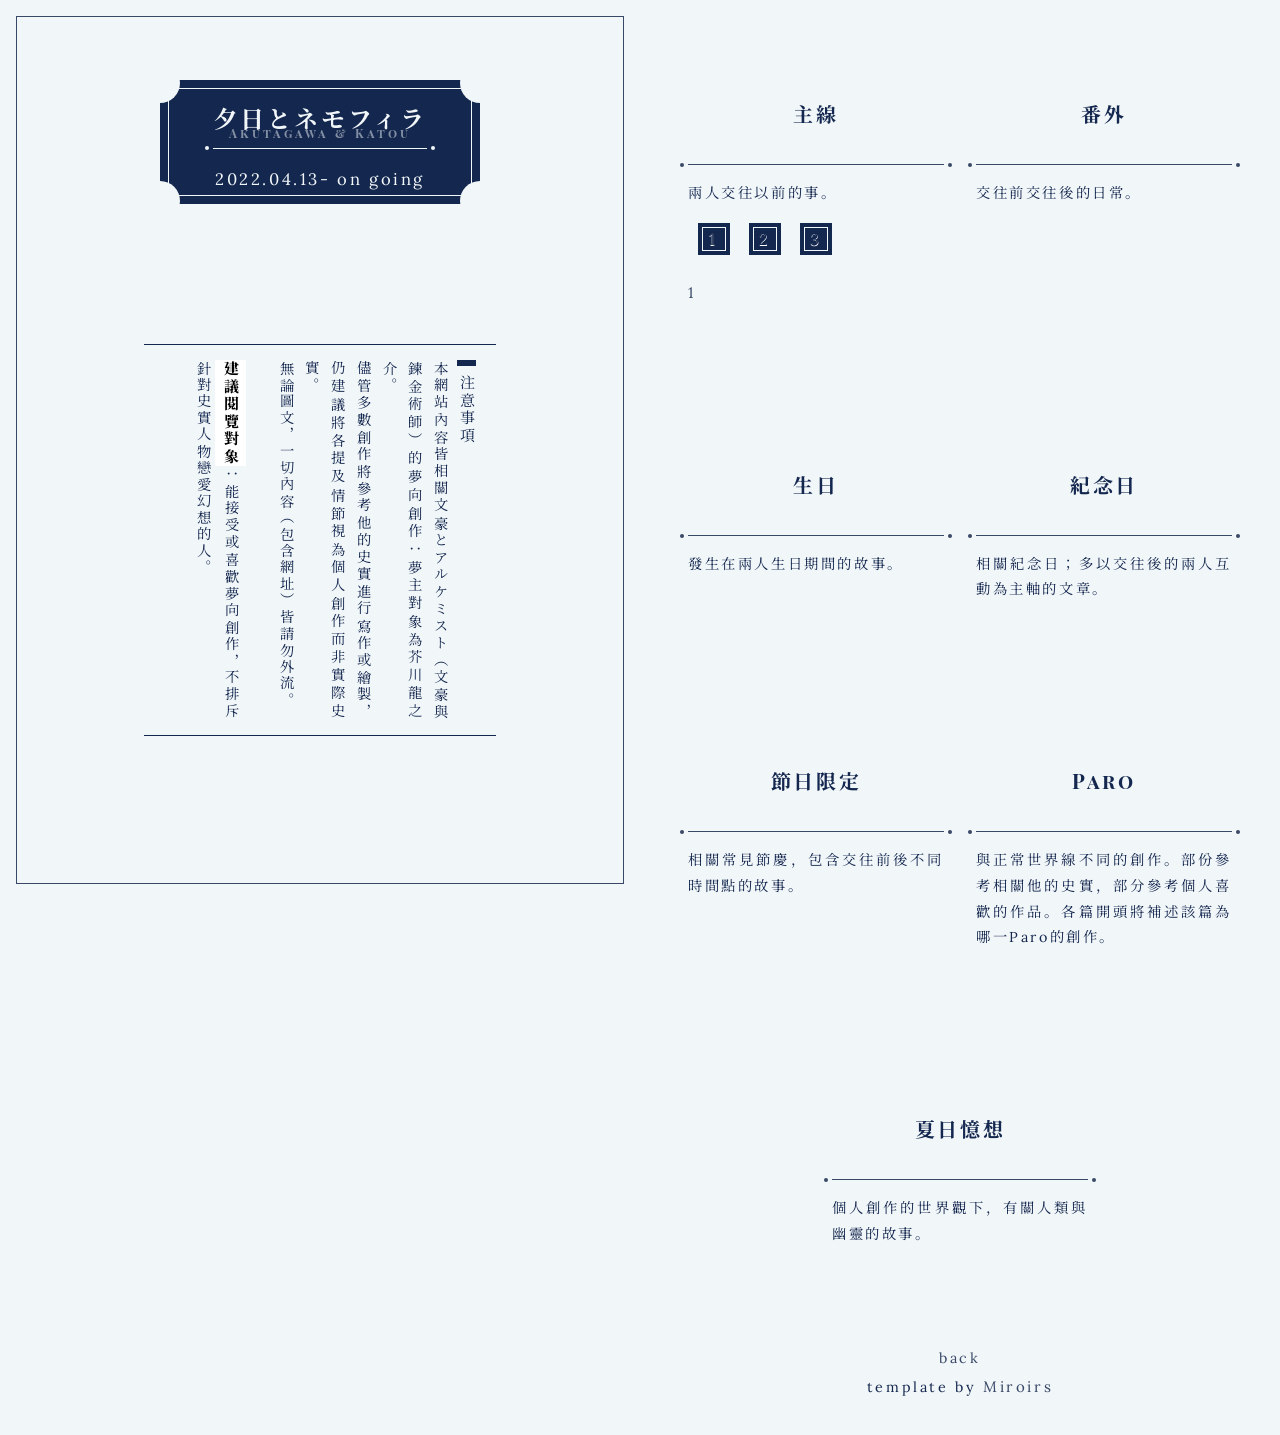
==== index.html @ 24358f9b "Add files via upload" ====
<!DOCTYPE html>
<html lang="ja">
<head>
  <meta charset="utf-8">
  <meta name="robots" content="noindex,nofollow">
  <meta name="googlebot" content="noindex,nofollow">
  <meta name="viewport" content="width=device-width, initial-scale=1.0, maximum-scale=1.0, minimum-scale=1.0">
  <meta name="theme-color" content="#f1f6f9">
  <link rel="stylesheet" href="https://cdnjs.cloudflare.com/ajax/libs/font-awesome/5.15.3/css/all.min.css">
  <link rel="preconnect" href="https://fonts.googleapis.com">
  <link rel="preconnect" href="https://fonts.gstatic.com" crossorigin>
  <link href="https://fonts.googleapis.com/css2?family=Lora&family=Noto+Serif+JP&family=Playfair+Display+SC&display=swap" rel="stylesheet">
  <link rel="stylesheet" type="text/css" href="unrelated.css">
  <title>夕日とネモフィラ</title>
</head>
<body>
  <header>
    <div class="flame-01"></div>
    <div class="flame-02"></div>
    <div class="header-card">
      <div class="header-card-decoration-01">
        <div class="header-card-decoration-02">
          <div class="header-card-decoration-03">
            <h1>
              夕日とネモフィラ
              <span class="h1-sub">Akutagawa & Katou</span>
            </h1>
            2022.04.13- on going
          </div>
        </div>
      </div>
    </div>
    <aside>
      <span class="aside-border">注意事項</span><br>
      本網站內容皆相關文豪とアルケミスト（文豪與鍊金術師）的夢向創作：夢主對象為芥川龍之介。<br />
      儘管多數創作將參考他的史實進行寫作或繪製，仍建議將各提及情節視為個人創作而非實際史實。
      <br>
      無論圖文，一切內容（包含網址）皆請勿外流。<br />
      <br>
      <mark>建議閱覽對象</mark>：能接受或喜歡夢向創作，不排斥針對史實人物戀愛幻想的人。
    </aside>
    <a href="#scroll" class="scroll">scroll</a>
  </header>
  <main id="scroll" class="main-flex-wrapper float-right">
    <section class="main-flex-item">
      <h2>主線</h2>
      兩人交往以前的事。<br />
      <ol class="ol-row">
      <li><a href="article.html">1</a></li>
      <li>2</li>
      <li>3</li>
      </ol>
      <a href="article.html">1</a><br>
    </section>
    <section class="main-flex-item">
      <h2>番外</h2>
      交往前交往後的日常。
    </section>
    <section class="main-flex-item">
      <h2>生日</h2>
      發生在兩人生日期間的故事。
    </section>
    <section class="main-flex-item">
      <h2>紀念日</h2>
      相關紀念日；多以交往後的兩人互動為主軸的文章。
    </section>
    <section class="main-flex-item">
      <h2>節日限定</h2>
      相關常見節慶，包含交往前後不同時間點的故事。
    </section>
    <section class="main-flex-item">
      <h2>Paro</h2>
      與正常世界線不同的創作。部份參考相關他的史實，部分參考個人喜歡的作品。各篇開頭將補述該篇為哪一Paro的創作。
    </section>
    <section class="main-flex-item">
      <h2>夏日憶想</h2>
      個人創作的世界觀下，有關人類與幽靈的故事。
  </main>
  <footer class="float-right">
    <a href="index.html">back</a><br>
    <small>template by <a href="https://miroirs.stars.ne.jp/" target="_blank" rel="noopener noreferrer">Miroirs</a></small>
  </footer>
  <script src="https://ajax.googleapis.com/ajax/libs/jquery/3.6.0/jquery.min.js"></script>
  <script>
    $(function() {
      $('a[href^="#"]').click(function () {
        var speed = 1000;
        var href= $(this).attr("href");
        var target = $(href == "#" || href == "" ? 'html' : href);
        var position = target.offset().top;
        $('body,html').animate({scrollTop:position}, speed, 'swing');
        return false;
      });
    });
  </script>
</body>
</html>
---- unrelated.css ----
@charset "UTF-8";
/* disign by tsugumi https://miroirs.stars.ne.jp/ */
/* resetcss */
/*
Copyright (c) 2021 tsugumi - https://miroirs.stars.ne.jp/
Released under the MIT license
https://licenses.opensource.jp/MIT/MIT.html

Copyright (c) 2010 Richard Clark - http://richclarkdesign.com
Released under the MIT license
https://licenses.opensource.jp/MIT/MIT.html
*/
*,
*::before,
*::after {
  vertical-align: baseline;
  margin: 0;
  padding: 0;
  border: none;
  border-radius: 0;
  box-sizing: border-box;
  background: transparent;
  font-size: 105%;
  outline: 0;
}

*::before,
*::after {
  content: none;
}

body {
  line-height: 1.5;
}

main {
  display: block;
}

[type="checkbox"],[type="radio"],[type="submit"],
button,select,option,label,summary {
  cursor: pointer;
}

input,button,textarea,select {
  font-family: inherit;
  font-size: 100%;
  letter-spacing: inherit;
  -webkit-appearance: none;
  appearance: none;
}

textarea {
  overflow-x: hidden;
  resize: vertical;
}

::placeholder {
  opacity: 1;
}

ul,ol {
  list-style: none;
}

blockquote, q {
  quotes: none;
}

blockquote::before,blockquote::after,
q::before,q::after {
  content:'';
  content: none;
}

mark {
  color: #000;
  background-color: #ff9;
  font-weight: bold;
}

del {
  text-decoration: line-through;
}

table {
  border-collapse: collapse;
  border-spacing: 0;
}

hr {
  display: block;
  height: 1px;
  border-top: 1px solid #000;
}
/* resetcss END */
/* firefox only */
@-moz-document url-prefix() {
  body {
    overflow-wrap: break-word;
  }
}
/* firefox only END */
/* root */
:root {
  --base-color: #f1f6f9;
  --main-color: #14274e;
  --accent-color: #394867;
  --strong-color: #cc141b;
  --selection-color: #9ba4b4;
  --white-color: #fff;
  --body-font: 'Lora', 'Noto Serif JP', "游明朝", YuMincho, "Hiragino Mincho ProN W3", "ヒラギノ明朝 ProN W3", "Hiragino Mincho ProN", "HG明朝E", "ＭＳ Ｐ明朝", "ＭＳ 明朝", serif;
  --headline-font: 'Playfair Display SC', 'Noto Serif JP', "游明朝", YuMincho, "Hiragino Mincho ProN W3", "ヒラギノ明朝 ProN W3", "Hiragino Mincho ProN", "HG明朝E", "ＭＳ Ｐ明朝", "ＭＳ 明朝", serif;
}
/* root END */
/* scrollbar */
::-webkit-scrollbar {
  width: 4px;
}

::-webkit-scrollbar-track {
  background: transparent;
}

::-webkit-scrollbar-thumb {
  border-radius: 4px;
  background: var(--main-color);
}

html {
  overflow: overlay;
  scrollbar-color: var(--main-color) transparent;
  scrollbar-width: thin;
}
/* scrollbar END */
/* selection */
::selection {
  background: var(--selection-color);
}
/* selection END */
/* body */
body {
  line-height: 1.8;
  color: var(--main-color);
  background: var(--base-color);
  font-family: var(--body-font);
  font-size: 10px;
  text-align: justify;
  letter-spacing: .2em;
  word-break: break-all;
}
/* body END */
/* headline */
h1,
h2,
h3,
h4,
h5,
h6 {
  font-family: var(--headline-font);
}

h1 {
  display: table;
  position: relative;
  margin: 0 auto 16px;
  padding: 8px 0;
  border-bottom: 1px solid var(--base-color);
  color: var(--base-color);
  font-size: 24px;
  letter-spacing: .125em;
}

.h1-sub {
  display: block;
  position: absolute;
  right: 0;
  bottom: -4px;
  left: 0;
  width: 100%;
  height: 50%;
  overflow: visible;
  margin: auto;
  opacity: .5;
  font-size: 50%;
  text-align: center;
  letter-spacing: 3px;
  content: '';
}

h1::before,
h1::after {
  position: absolute;
  bottom: -2px;
  width: 4px;
  height: 4px;
  border-radius: 50%;
  background: var(--base-color);
  content: '';
}

h1::before {
  left: -8px;
}

h1::after {
  right: -8px;
}

h2 {
  position: relative;
  margin-bottom: 16px;
  padding: 32px 0;
  border-bottom: 1px solid var(--accent-color);
  font-size: 20px;
  text-align: center;
}

h2::before,
h2::after {
  position: absolute;
  bottom: -2px;
  bottom: -3px;
  width: 4px;
  height: 4px;
  border-radius: 50%;
  background: var(--accent-color);
  content: '';
}

h2::before {
  left: -8px;
}

h2::after {
  right: -8px;
}

h3 {
  display: flex;
  align-items: center;
  margin: 32px 0;
  font-size: 18px;
}

h3::before,
h3::after {
  flex-grow: 1;
  border-top: 1px solid var(--accent-color);
  content: '';
}

h3::before {
  margin-right: 16px;
}

h3::after {
  margin-left: 16px;
}

h4 {
  display: table;
  position: relative;
  margin: 16px auto;
  padding: 4px 16px;
  font-size: 16px;
}

h4::before,
h4::after {
  position: absolute;
  width: 16px;
  height: 16px;
  content: '';
}

h4::before {
  top: 0;
  left: 0;
  border-top: 1px solid var(--accent-color);
  border-left: 1px solid var(--accent-color);
}

h4::after {
  right: 0;
  bottom: 0;
  border-right: 1px solid var(--accent-color);
  border-bottom: 1px solid var(--accent-color);
}

h5 {
  display: table;
  margin: 8px 0;
  padding: 0 8px;
  border: 1px solid var(--main-color);
  font-size: 14px;
}

h6 {
  display: table;
  margin: 8px 0;
  border-bottom: 1px solid var(--main-color);
  font-size: 12px;
}
/* headline END */
/* text decoration */
a {
  color: var(--accent-color);
  text-decoration: none;
}

strong {
  color: var(--strong-color);
}

em {
  border-bottom: 1px dashed;
}

mark {
  display: inline-block;
  line-height: 1.25;
  padding: 0 6px;
  background: var(--white-color);
}

[data-ruby] {
  position: relative;
}

[data-ruby]::before {
  position: absolute;
  top: -1.25em;
  right: -3em;
  left: -3em;
  line-height: 1;
  margin: auto;
  font-size: .5em;
  text-align: center;
  letter-spacing: 1px;
  word-break: keep-all;
  content: attr(data-ruby);
  transform: scale(.75);
  transform-origin: bottom center;
}

ruby rt {
  display: none;
}

.subtext {
  color: var(--accent-color);
  opacity: .5;
}

.dot {
  -webkit-text-emphasis: sesame var(--main-color);
  text-emphasis: sesame var(--main-color);
}

.border-l {
  margin-right: 4px;
  padding-left: 4px;
  border-left: 6px solid var(--main-color);
}

.border-r {
  margin-right: 4px;
  padding-right: 4px;
  border-right: 6px solid var(--main-color);
}

.border-a {
  position: relative;
  margin-right: 48px;
}

.border-a::after {
  position: absolute;
  top: 0;
  right: -38px;
  bottom: 0;
  width: 32px;
  height: 1px;
  margin: auto;
  background: var(--main-color);
  content: '';
}

.marker {
  background: linear-gradient(transparent 60%, var(--selection-color) 60%);
}

.btn {
  display: inline-block;
  position: relative;
  line-height: 2;
  padding: 0 8px;
  border: 1px solid var(--main-color);
}

.btn::after {
  position: absolute;
  top: 0;
  left: 0;
  width: 12px;
  height: 12px;
  -webkit-clip-path: polygon(100% 0, 0 0, 0 100%);
  clip-path: polygon(100% 0, 0 0, 0 100%);
  background: var(--main-color);
  content: '';
}
/* text decoration END */
/* align */
.left {
  text-align: left;
}

.center {
  text-align: center;
}

.right {
  text-align: right;
}
/* align END */
/* separator */
hr {
  height: 1px;
  border-top: 1px solid var(--accent-color);
}
/* line END */
/* box */
.box {
  position: relative;
  margin: 16px auto;
  padding: 16px;
  border: 1px solid var(--accent-color);
}
/* box END */
/* details */
details summary {
  display: inline-block;
  padding: 0 4px;
  border-bottom: 1px solid var(--accent-color);
}

details summary::marker,
details summary::-webkit-details-marker {
  display: none;
}

details summary::before {
  display: inline-block;
  margin-right: 4px;
  color: var(--main-color);
  font-family: 'Font Awesome 5 Free';
  font-weight: bold;
  content: '\f0da';
  transition: .6s;
}

details[open] summary::before {
  transform: rotate(90deg);
}

details[open] .details-contents {
  animation: fadeIn 2s ease;
}

@keyframes fadeIn {
  0% {
    opacity: 0;
    transform: translateY(-16px);
  }

  100% {
    opacity: 1;
    transform: none;
  }
}

.details-contents {
  padding: 16px 0;
}
/* details END */
/* list */
.ol-row,
.ol-column,
.ul-row,
.ul-column,
.dl-row,
.dl-column,
.dl-banner {
  padding: 16px 0;
}

.ol-row,
.ul-row {
  display: flex;
  flex-wrap: wrap;
}

.ol-row,
.ol-column {
  counter-reset: number;
  list-style-type: none;
}

.ol-row li {
  position: relative;
  width: 20%;
  height: 32px;
  line-height: 32px;
  margin-bottom: 8px;
  text-align: center;
}

.ol-row li::before,
.ol-column li::before {
  position: absolute;
  top: 0;
  bottom: 0;
  z-index: -1;
  width: 24px;
  height: 24px;
  line-height: 24px;
  margin: auto;
  border: 1px solid var(--base-color);
  color: var(--white-color);
  text-align: center;
  content: counter(number);
  counter-increment: number;
}

.ol-row li::before {
  right: 0;
  left: 0;
}

.ol-column li::before {
  left: 4px;
}

.ol-row li::after,
.ol-column li::after {
  position: absolute;
  z-index: -2;
  width: 32px;
  height: 32px;
  background: var(--main-color);
  content: '';
}

.ol-row li::after {
  top: 0;
  right: 0;
  bottom: 0;
  left: 0;
  margin: auto;
}

.ol-column li::after {
  top: 0;
  bottom: 0;
  left: 0;
  margin: auto;
}

.ol-row li a {
  display: block;
  width: 32px;
  height: 32px;
  margin: auto;
}

.ol-column li {
  position: relative;
  line-height: 32px;
  margin-bottom: 8px;
  padding-left: 38px;
}

.ul-row li:not(:last-child)::after {
  margin: 0 4px;
  color: var(--text-color);
  content: '/';
}

.ul-column li,
.dl-column dt {
  position: relative;
  padding-left: 12px;
}

.ul-column li::before,
.dl-column dt::before {
  display: inline-block;
  position: absolute;
  top: 0;
  bottom: 0;
  left: 2px;
  width: 4px;
  height: 4px;
  margin: auto;
  background: var(--main-color);
  content: '';
}

.ul-column li::after,
.dl-column dt::after {
  display: inline-block;
  position: absolute;
  top: 0;
  bottom: 0;
  left: 0;
  width: 8px;
  height: 8px;
  margin: auto;
  border: 1px solid var(--main-color);
  content: '';
}

.dl-row dt {
  float: left;
}

.dl-row dt::after {
  display: inline-block;
  padding: 0 4px;
  content: '//';
}

.dl-column dd {
  margin-left: 12px;
}

.dl-banner dt {
  display: table;
  position: relative;
  text-align: center;
}

.banner-title:hover + .banner,
a .banner:hover {
  filter: brightness(120%);
}

.banner {
  display: block;
  width: 200px;
  height: 40px;
  object-fit: cover;
}

.dl-banner dd {
  margin: 4px 0 32px 0;
  padding-left: 8px;
  border-left: 3px double var(--main-color);
}

.banner-title {
  display: block;
  position: absolute;
  top: 0;
  right: 0;
  bottom: 0;
  left: 0;
  z-index: 100;
  line-height: 40px;
  margin: auto;
  color: var(--base-color);
  font-weight: bold;
  text-decoration: none;
}
/* list END */
/* form */
form {
  max-width: 400px;
  margin: auto;
  padding: 16px;
}

input,
textarea,
select {
  line-height: inherit;
  padding: 8px;
  border: 1px solid var(--main-color);
  color: var(--main-color);
  font-family: 'Font Awesome 5 Free', var(--body-font);
  text-align: justify;
}

[type="submit"] {
  color: var(--white-color);
  background: var(--main-color);
  text-align: center;
}

.form-namechange input {
  display: block;
  width: 100%;
  margin: 8px auto;
}

.form-clap [type="text"],
.form-clap select {
  width: calc(100% - 40px);
}

.form-clap [type="submit"] {
  width: 32px;
}
/* form END */
/* semantic elements */
header {
  position: relative;
  width: 100%;
  height: 100vh;
}

aside {
  position: absolute;
  top: 40vh;
  right: 0;
  left: 0;
  -webkit-writing-mode: vertical-rl;
  -ms-writing-mode: tb-rl;
  writing-mode: vertical-rl;
  width: calc(100% - 120px);
  max-width: 320px;
  height: 40vh;
  margin: auto;
}

aside::before,
aside::after {
  position: absolute;
  right: 0;
  left: 0;
  width: calc(100% + 32px);
  height: 1px;
  margin: auto;
  background: var(--main-color);
  content: '';
}

aside::before {
  top: -16px;
}

aside::after {
  bottom: -16px;
}

main {
  padding: 0 32px;
}

section {
  margin: 64px auto;
}

article {
  position: relative;
  max-width: 520px;
  line-height: 2;
  margin: 0 auto;
  padding: 32px;
  user-select: none;
}

footer {
  line-height: 2;
  padding: 32px 0;
  text-align: center;
}
/* semantic elements END */
/* novel parts */
.flame-01 {
  position: absolute;
  top: 0;
  right: 0;
  bottom: 0;
  left: 0;
  z-index: 0;
  width: calc(100% - 32px);
  height: calc(100% - 32px);
  margin: auto;
  border: 1px solid var(--accent-color);
}

header::before,
header::after,
.flame-02::before,
.flame-02::after {
  position: absolute;
  z-index: 0;
  width: 72px;
  height: 72px;
  background: url("四枠フレーム画像");
  background-size: 520px;
  content: '';
}

header::before {
  top: 20px;
  left: 20px;
}

header::after {
  top: 20px;
  right: 20px;
  transform: rotate(90deg);
}

.flame-02::before {
  bottom: 20px;
  left: 20px;
  transform: rotate(270deg);
}

.flame-02::after {
  right: 20px;
  bottom: 20px;
  transform: rotate(180deg);
}

.header-card {
  position: absolute;
  top: 80px;
  right: 0;
  left: 0;
  width: calc(100% - 120px);
  max-width: 320px;
  margin: auto;
  color: var(--base-color);
  background: var(--main-color);
  text-align: center;
}

.header-card-decoration-01,
.header-card-decoration-02 {
  position: relative;
}

.header-card-decoration-01::before,
.header-card-decoration-01::after,
.header-card-decoration-02::before,
.header-card-decoration-02::after {
  position: absolute;
  z-index: 1;
  width: 40px;
  height: 40px;
  border-radius: 50%;
  background: var(--base-color);
  content: '';
}

.header-card-decoration-01::before {
  top: -25px;
  left: -20px;
}

.header-card-decoration-01::after {
  top: -25px;
  right: -20px;
}

.header-card-decoration-02::before {
  bottom: -25px;
  left: -20px;
}

.header-card-decoration-02::after {
  right: -20px;
  bottom: -25px;
}

.header-card-decoration-03 {
  width: calc(100% - 16px);
  height: calc(100% - 16px);
  margin: 8px;
  border: 1px solid var(--base-color);
}

.aside-border {
  padding-top: 8px;
  border-top: 6px solid var(--main-color);
}

.scroll {
  position: absolute;
  right: 0;
  bottom: 40px;
  left: 0;
  width: 120px;
  margin: auto;
  color: var(--main-color);
  text-align: center;
}

.scroll::after {
  display: block;
  position: absolute;
  top: 16px;
  right: 0;
  left: 0;
  width: 12px;
  height: 12px;
  margin: auto;
  border-right: 1px solid var(--main-color);
  border-bottom: 1px solid var(--main-color);
  content: '';
  transform: rotate(45deg);
}

.card-flex-wrapper {
  display: flex;
  flex-wrap: wrap;
}

.card-item {
  width: 50%;
  padding: 0 4px 32px;
}

.card-img {
  width: 100px;
  height: 100px;
  object-fit: cover;
}

.afterword {
  margin-top: 16px;
  padding-top: 16px;
  border-top: 1px solid var(--main-color);
}

.ul-pager {
  text-align: center;
}

.ul-pager li {
  display: inline-block;
  padding: 0 8px;
  text-transform: uppercase;
}
/* novel parts END */
/* more than 640px less than 767px */
@media screen and (min-width: 640px) and (max-width: 767px) {
  .main-flex-wrapper {
    display: flex;
    flex-wrap: wrap;
  }

  .main-flex-item {
    width: 50%;
    padding: 0 16px;
  }
}/* more than 640px less than 767px END */
/* more than 768px */
@media screen and (min-width: 768px) {
  body {
    font-size: 13px;
  }

  header {
    position: fixed;
    top: 0;
    bottom: 0;
    left: 0;
    width: 50%;
  }

  .float-right {
    float: right;
    clear: both;
    width: 50%;
  }

  .scroll {
    display: none;
  }
}
/* more than 768px END */
/* more than 1280px & landscape */
@media screen and (min-width: 1280px) and (orientation: landscape) {
  .main-flex-wrapper {
    display: flex;
    flex-wrap: wrap;
  }

  .main-flex-item {
    width: 50%;
    padding: 0 16px;
  }
}
/* more than 1280px & landscape END */
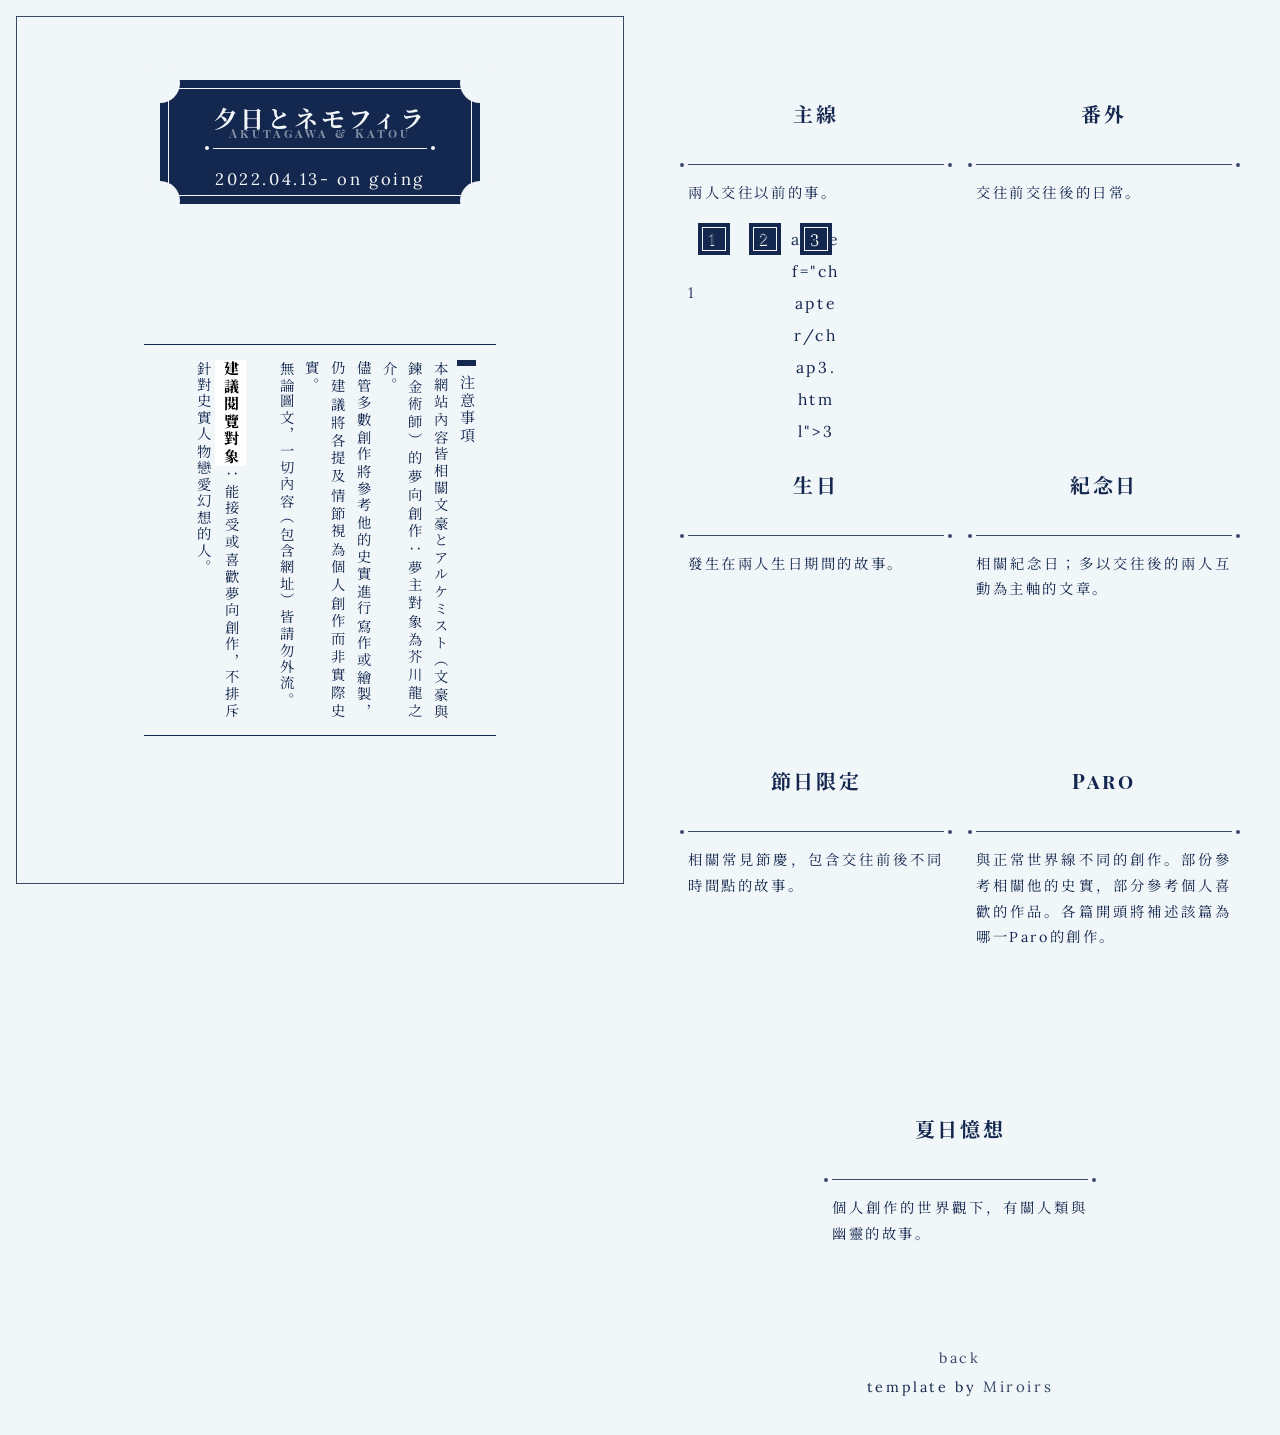
==== commit 624d6c82: "Update index.html" ====
--- a/index.html
+++ b/index.html
@@ -47,8 +47,8 @@
       兩人交往以前的事。<br />
       <ol class="ol-row">
       <li><a href="article.html">1</a></li>
-      <li>2</li>
-      <li>3</li>
+      <li><a href="chapter/chap2.html">2</a></li>
+      <li>a href="chapter/chap3.html">3</a></li>
       </ol>
       <a href="article.html">1</a><br>
     </section>
@@ -94,4 +94,4 @@
     });
   </script>
 </body>
-</html>+</html>
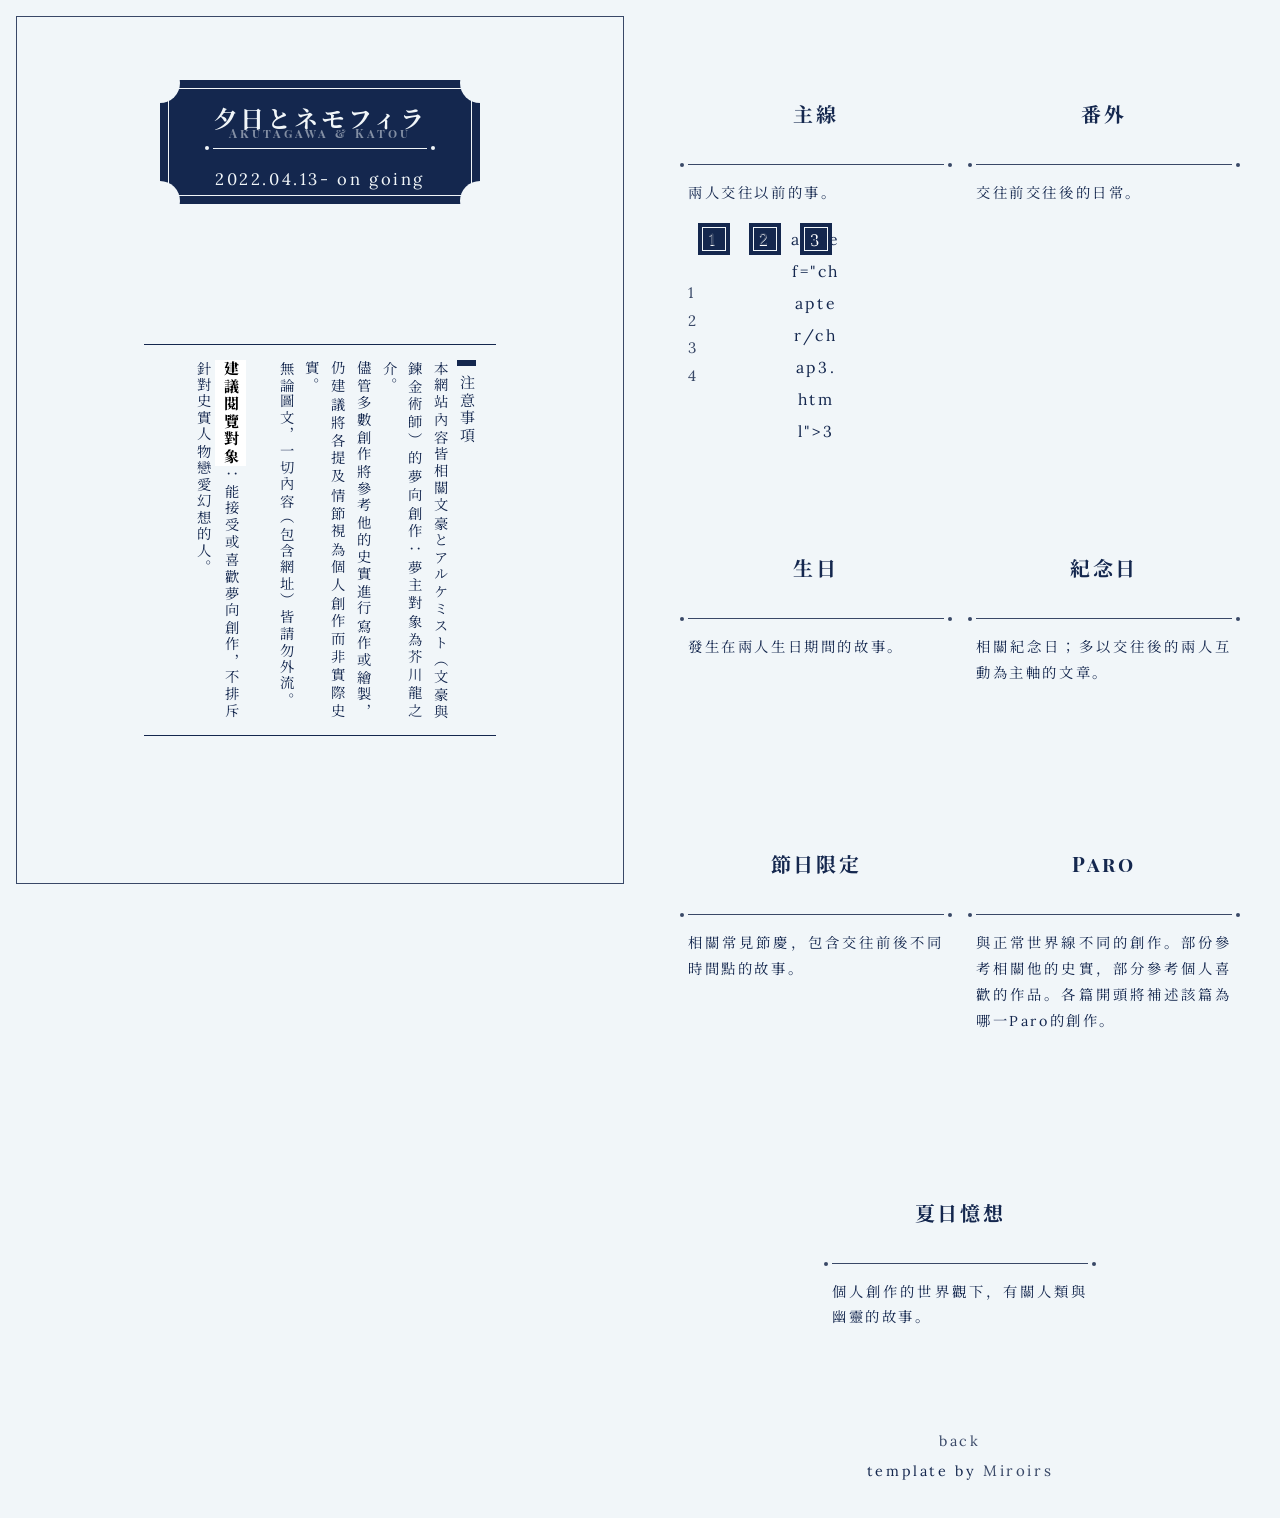
==== commit f2c1f270: "Update index.html" ====
--- a/index.html
+++ b/index.html
@@ -50,7 +50,10 @@
       <li><a href="chapter/chap2.html">2</a></li>
       <li>a href="chapter/chap3.html">3</a></li>
       </ol>
-      <a href="article.html">1</a><br>
+      <a href="chapter/chap1.html">1</a><br>
+      <a href="chapter/chap2.html">2</a><br>
+      <a href="chapter/chap3.html">3</a><br>
+      <a href="chapter/chap4.html">4</a><br>
     </section>
     <section class="main-flex-item">
       <h2>番外</h2>
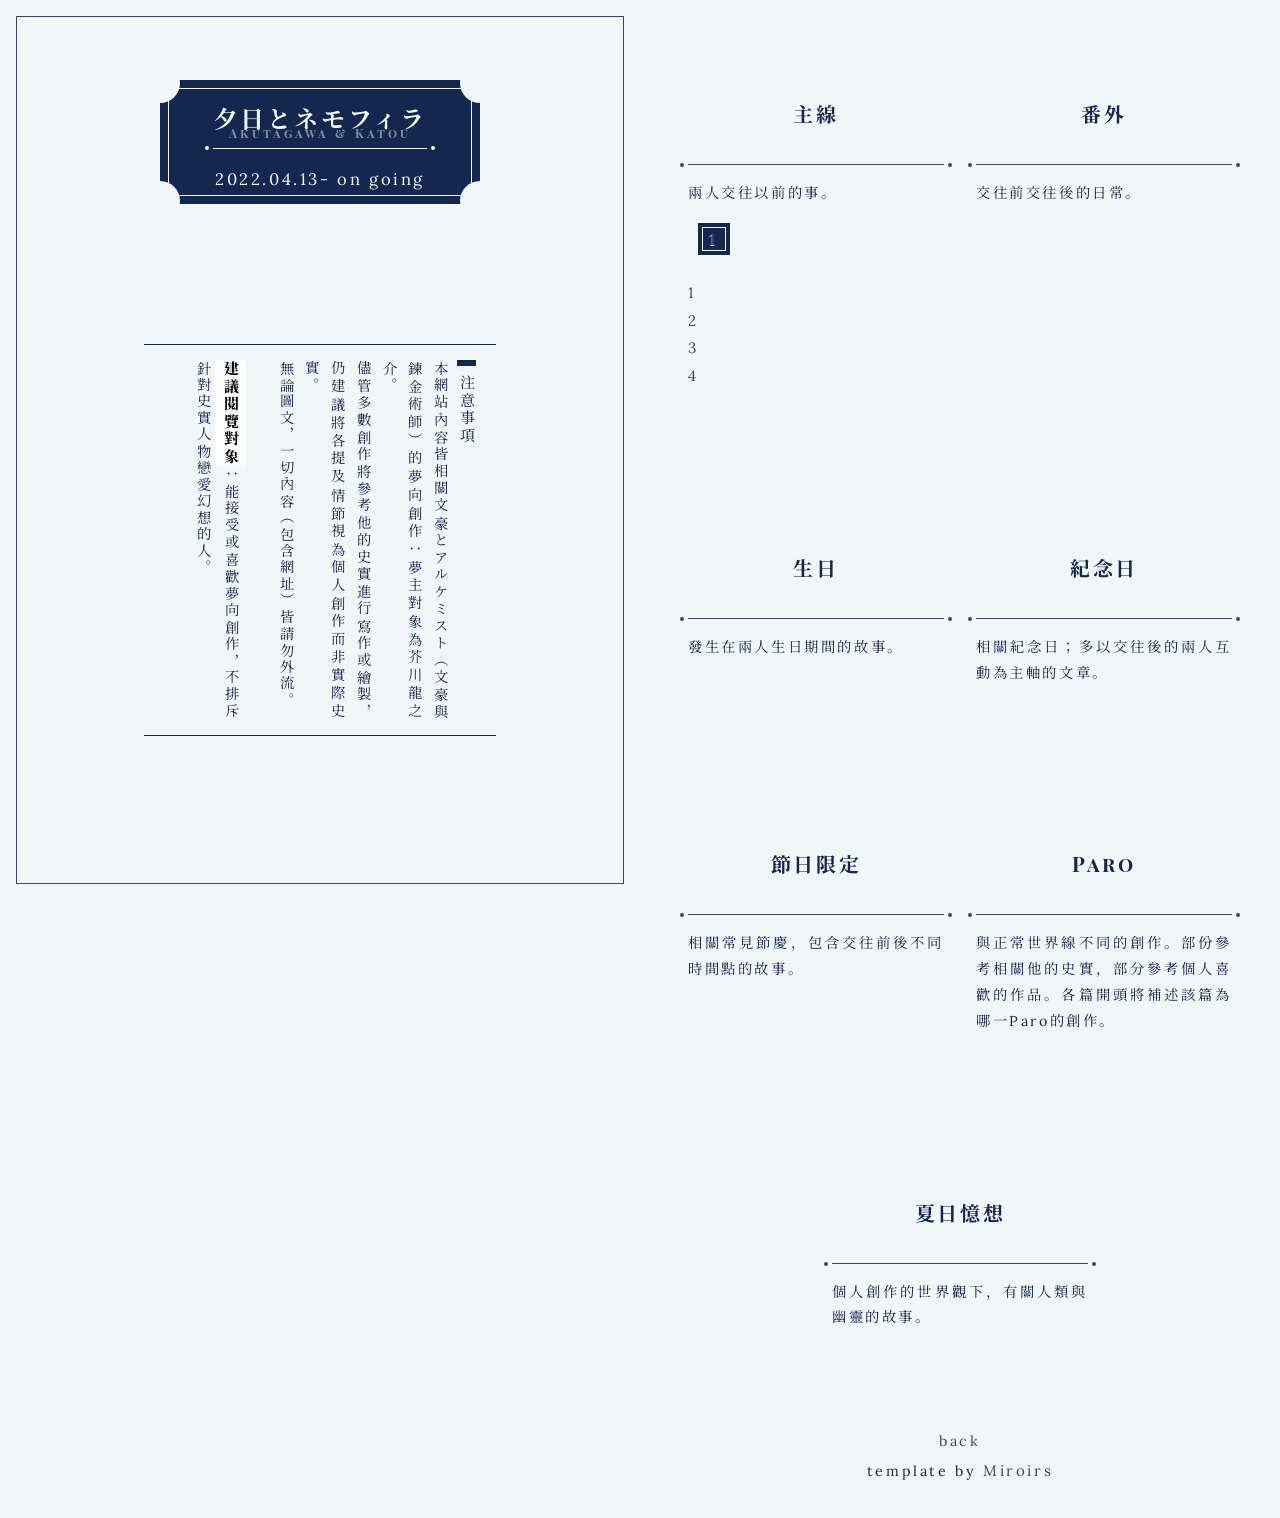
==== commit 00fbe98c: "Update index.html" ====
--- a/index.html
+++ b/index.html
@@ -47,12 +47,10 @@
       兩人交往以前的事。<br />
       <ol class="ol-row">
       <li><a href="article.html">1</a></li>
-      <li><a href="chapter/chap2.html">2</a></li>
-      <li>a href="chapter/chap3.html">3</a></li>
       </ol>
       <a href="chapter/chap1.html">1</a><br>
-      <a href="chapter/chap2.html">2</a><br>
-      <a href="chapter/chap3.html">3</a><br>
+      <a href="chapter/chap 2.html">2</a><br>
+      <a href="chapter/chap 3.html">3</a><br>
       <a href="chapter/chap4.html">4</a><br>
     </section>
     <section class="main-flex-item">
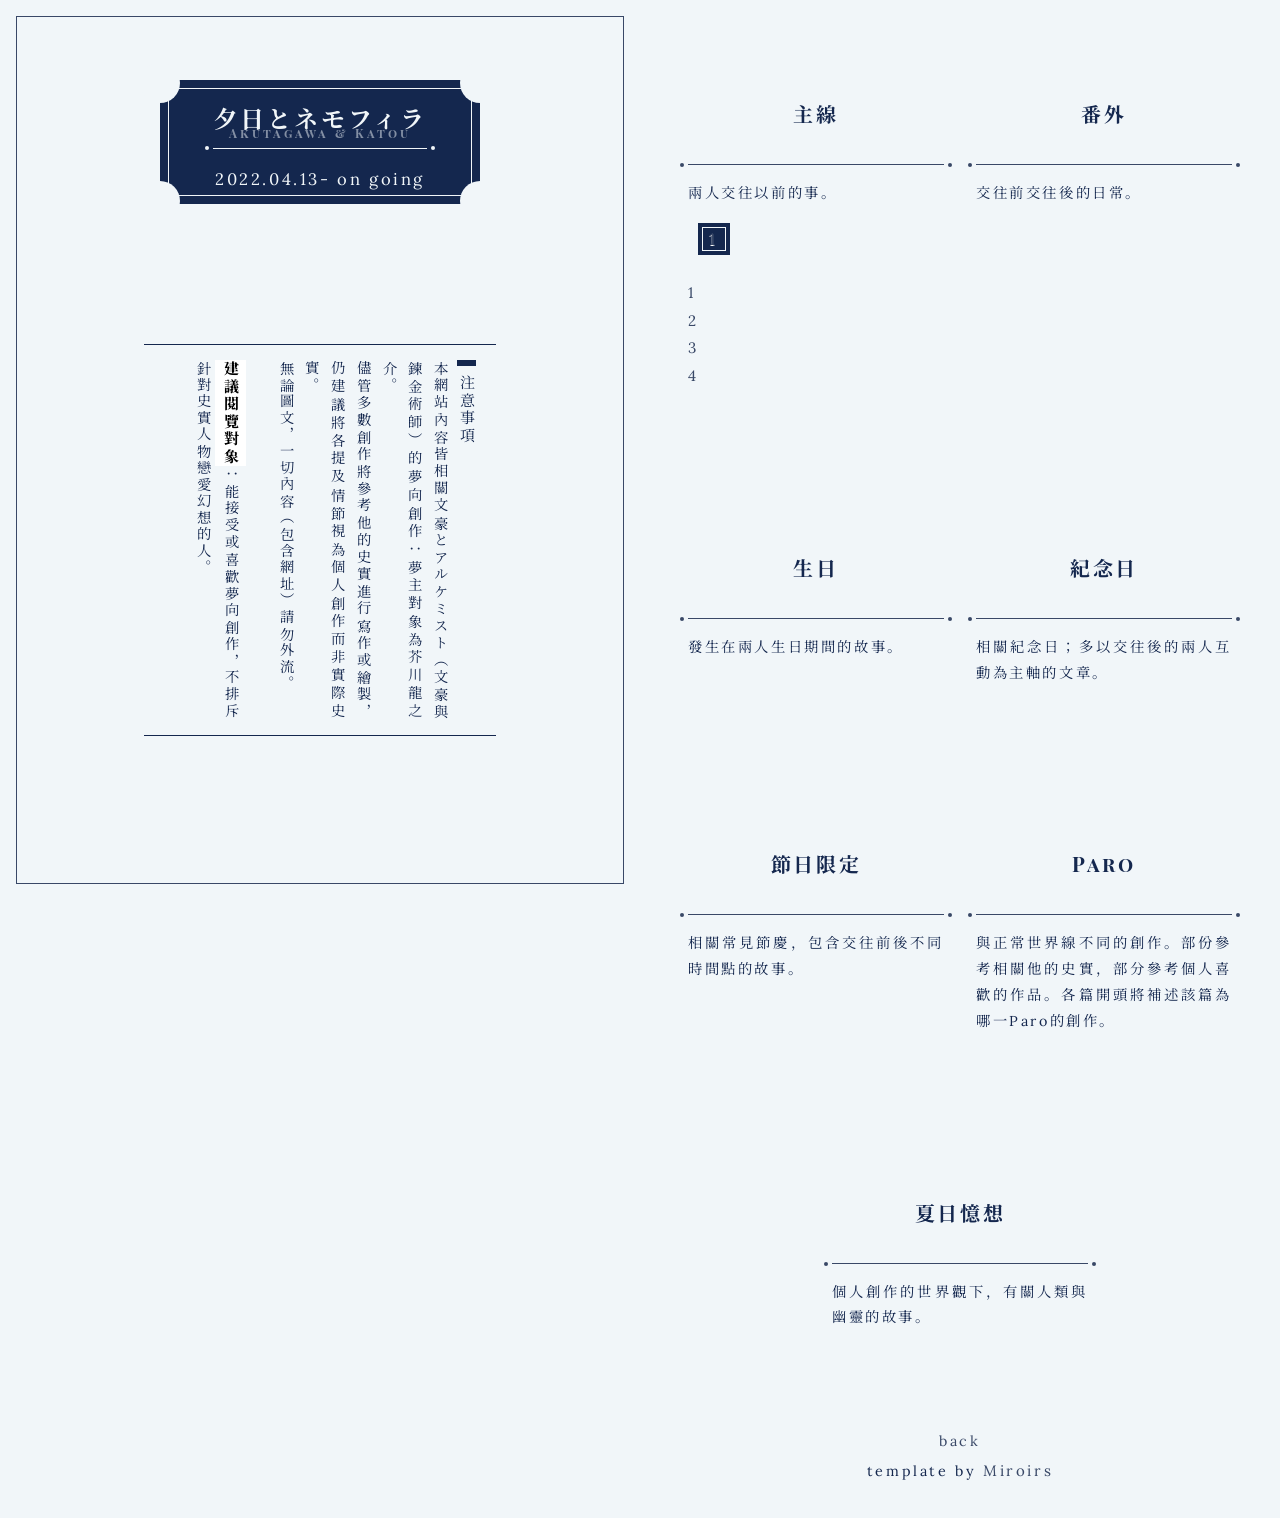
==== commit e2fb68af: "Update index.html" ====
--- a/index.html
+++ b/index.html
@@ -35,7 +35,7 @@
       本網站內容皆相關文豪とアルケミスト（文豪與鍊金術師）的夢向創作：夢主對象為芥川龍之介。<br />
       儘管多數創作將參考他的史實進行寫作或繪製，仍建議將各提及情節視為個人創作而非實際史實。
       <br>
-      無論圖文，一切內容（包含網址）皆請勿外流。<br />
+      無論圖文，一切內容（包含網址）請勿外流。<br />
       <br>
       <mark>建議閱覽對象</mark>：能接受或喜歡夢向創作，不排斥針對史實人物戀愛幻想的人。
     </aside>
